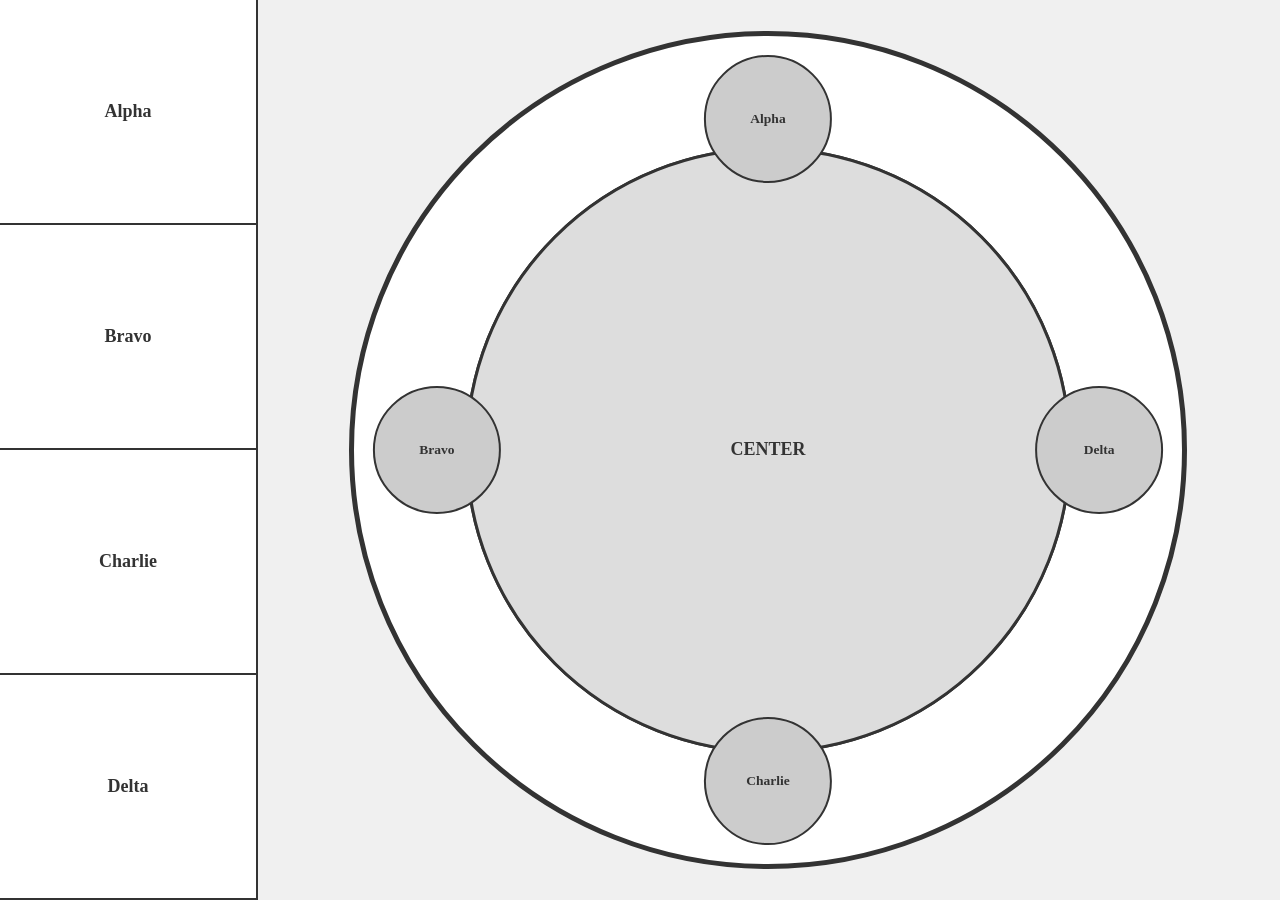
==== index.html @ 4a7677d4 "extract CSS to styles.css (no functional changes)" ====
<!DOCTYPE html>
<html lang="en">
<head>
    <meta charset="UTF-8">
    <meta name="viewport" content="width=device-width, initial-scale=1.0">
    <title>Six by Nine!</title>
    <link rel="stylesheet" href="styles.css">
</head>
<body>
    <div class="word-list">
        <div class="word-item" data-index="0">Alpha</div>
        <div class="word-item" data-index="1">Bravo</div>
        <div class="word-item" data-index="2">Charlie</div>
        <div class="word-item" data-index="3">Delta</div>
    </div>
    <div class="chamber-container">
        <div class="chamber" id="chamber">
            <div class="alternate-circle" id="alternateCircle">ALTERNATE</div>
<div class="center-circle" id="centerCircle">CENTER</div>
            <div class="slot slot1"><span class="word">Alpha</span></div>
            <div class="slot slot2"><span class="word">Bravo</span></div>
            <div class="slot slot3"><span class="word">Charlie</span></div>
            <div class="slot slot4"><span class="word">Delta</span></div>
        </div>
    </div>
    <script>
        const chamber = document.getElementById('chamber');
        const centerCircle = document.getElementById('centerCircle');
        const alternateCircle = document.getElementById('alternateCircle');
        const wordItems = document.querySelectorAll('.word-item');
        const slots = document.querySelectorAll('.slot');
        const blurbs = [
            "Here we Alpha!",
            "Bravo to you",
            "Charlie was a young man",
            "Delta Airlines Ain’t Great"
        ];
        let isCenterVisible = true;
        wordItems.forEach((item, index) => {
            item.addEventListener('mouseenter', () => {
                chamber.style.transform = "rotate(" + (90 * index) + "deg)";
                centerCircle.style.transform = "translate(-50%, -50%) rotate(" + (-90 * index) + "deg)";
                alternateCircle.style.transform = "translate(-50%, -50%) rotate(" + (-90 * index) + "deg)";
                slots.forEach((s) => {
                    s.querySelector('.word').style.transform = "rotate(" + (-90 * index) + "deg)";
                });
                if (isCenterVisible) {
                    centerCircle.style.opacity = 0;
                    alternateCircle.textContent = blurbs[index];
                } else {
                    centerCircle.style.opacity = 1;
                    centerCircle.textContent = blurbs[index];
                }
                isCenterVisible = !isCenterVisible;
            });
        });
    </script>
</body>
</html>
---- styles.css ----
body {
    display: flex;
    justify-content: center;
    align-items: center;
    height: 100vh;
    background-color: #f0f0f0;
    margin: 0;
    overflow: hidden;
}
.word-list {
    position: absolute;
    left: 0;
    top: 0;
    bottom: 0;
    width: 20%;
    display: flex;
    flex-direction: column;
    justify-content: space-around;
    border-right: 2px solid #333;
    background-color: #fff;
}
.word-item {
    display: flex;
    justify-content: center;
    align-items: center;
    height: 25%;
    border-bottom: 2px solid #333;
    font-size: 2vh;
    font-weight: bold;
    color: #333;
    cursor: pointer;
}
.chamber-container {
    position: absolute;
    left: 20%;
    top: 0;
    width: 80%;
    height: 100%;
    display: flex;
    justify-content: center;
    align-items: center;
}
.chamber {
    position: relative;
    width: 92%; /* Reduced by 8% */
    height: 92%; /* Reduced by 8% */
    max-width: 92vh; /* Reduced by 8% */
    max-height: 92vh; /* Reduced by 8% */
    border: 5px solid #333;
    border-radius: 50%;
    background-color: #fff;
    transition: transform 0.5s;
    z-index: 2;
}
.center-circle, .alternate-circle {
    position: absolute;
    width: 70%;
    height: 70%;
    border: 3px solid #333;
    border-radius: 50%;
    background-color: #ddd;
    display: flex;
    justify-content: center;
    align-items: center;
    font-size: 2vh;
    font-weight: bold;
    color: #333;
    top: 50%;
    left: 50%;
    transform: translate(-50%, -50%);
    transition: transform 0.5s, opacity 0.5s;
    text-align: center;
    padding: 10px;
}
.center-circle {
    z-index: 5;
}
.alternate-circle {
    z-index: 4;
}
.slot {
    position: absolute;
    width: 15%;
    height: 15%;
    border: 2px solid #333;
    border-radius: 50%;
    background-color: #ccc;
    display: flex;
    justify-content: center;
    align-items: center;
    font-size: 1.5vh;
    font-weight: bold;
    color: #333;
    transform-origin: center;
    z-index: 8;
}
.slot1 { top: 10%; left: 50%; transform: translate(-50%, -50%); }
.slot2 { top: 50%; left: 10%; transform: translate(-50%, -50%); }
.slot3 { bottom: 10%; left: 50%; transform: translate(-50%, 50%); }
.slot4 { top: 50%; right: 10%; transform: translate(50%, -50%); }
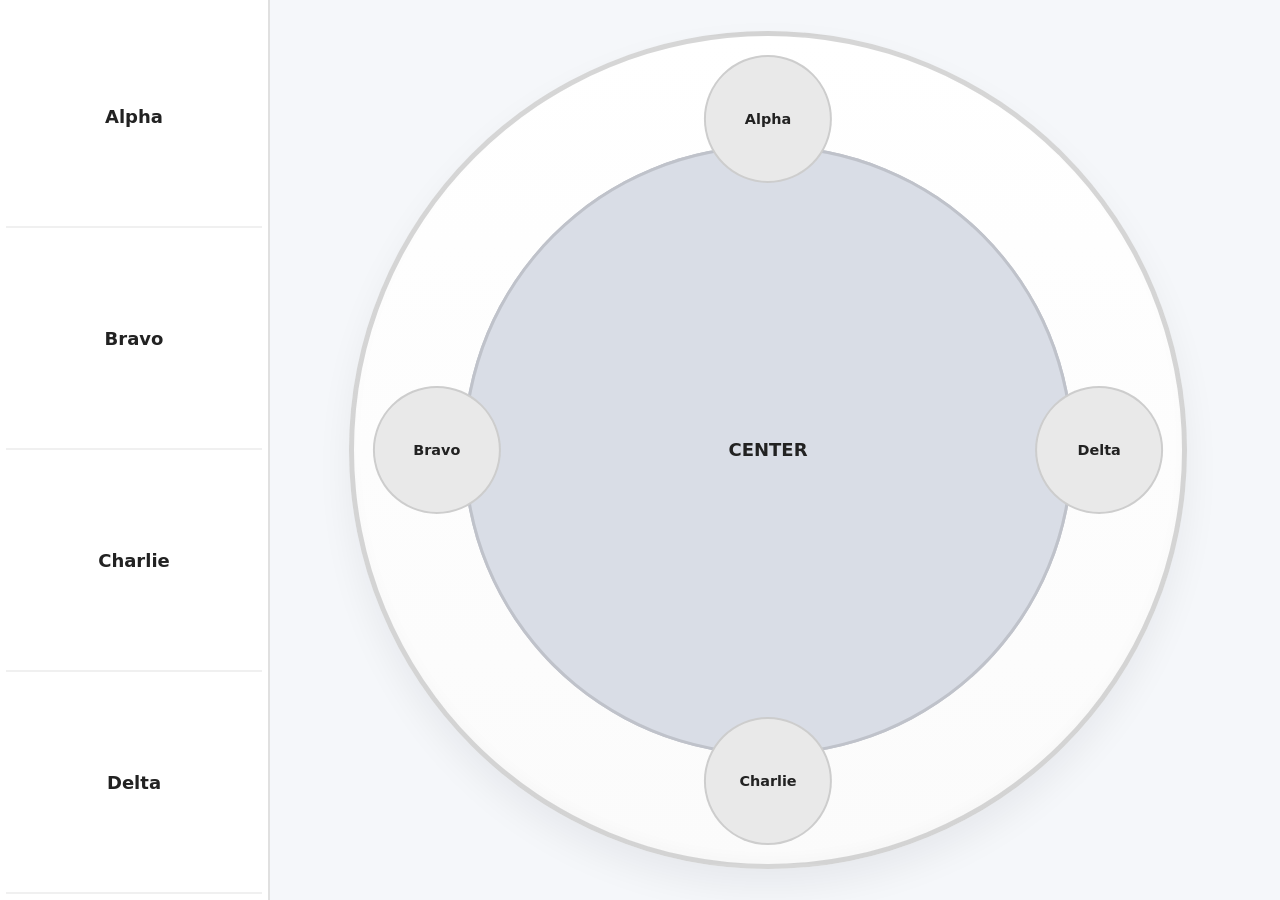
==== commit b301f5a9: "extract JS to script.js (no functional changes)" ====
--- a/index.html
+++ b/index.html
@@ -23,37 +23,6 @@
             <div class="slot slot4"><span class="word">Delta</span></div>
         </div>
     </div>
-    <script>
-        const chamber = document.getElementById('chamber');
-        const centerCircle = document.getElementById('centerCircle');
-        const alternateCircle = document.getElementById('alternateCircle');
-        const wordItems = document.querySelectorAll('.word-item');
-        const slots = document.querySelectorAll('.slot');
-        const blurbs = [
-            "Here we Alpha!",
-            "Bravo to you",
-            "Charlie was a young man",
-            "Delta Airlines Ain’t Great"
-        ];
-        let isCenterVisible = true;
-        wordItems.forEach((item, index) => {
-            item.addEventListener('mouseenter', () => {
-                chamber.style.transform = "rotate(" + (90 * index) + "deg)";
-                centerCircle.style.transform = "translate(-50%, -50%) rotate(" + (-90 * index) + "deg)";
-                alternateCircle.style.transform = "translate(-50%, -50%) rotate(" + (-90 * index) + "deg)";
-                slots.forEach((s) => {
-                    s.querySelector('.word').style.transform = "rotate(" + (-90 * index) + "deg)";
-                });
-                if (isCenterVisible) {
-                    centerCircle.style.opacity = 0;
-                    alternateCircle.textContent = blurbs[index];
-                } else {
-                    centerCircle.style.opacity = 1;
-                    centerCircle.textContent = blurbs[index];
-                }
-                isCenterVisible = !isCenterVisible;
-            });
-        });
-    </script>
+    <script src="script.js" defer></script>
 </body>
 </html>
--- a/styles.css
+++ b/styles.css
@@ -1,11 +1,25 @@
+.site-root{height:100%;}
+:root{
+    /* Design tokens */
+    --accent: #2B6CB0; /* primary accent */
+    --bg: #F5F7FA;
+    --surface: #FFFFFF;
+    --muted: #D9DDE6;
+    --text: #222222;
+    --gap: 12px;
+    --radius: 12px;
+    --ease: cubic-bezier(.22,.9,.35,1);
+}
 body {
     display: flex;
     justify-content: center;
     align-items: center;
     height: 100vh;
-    background-color: #f0f0f0;
+    background-color: var(--bg);
     margin: 0;
     overflow: hidden;
+    font-family: system-ui, -apple-system, "Segoe UI", Roboto, "Helvetica Neue", Arial;
+    color: var(--text);
 }
 .word-list {
     position: absolute;
@@ -16,20 +30,24 @@
     display: flex;
     flex-direction: column;
     justify-content: space-around;
-    border-right: 2px solid #333;
-    background-color: #fff;
+    border-right: 2px solid rgba(0,0,0,0.12);
+    background-color: var(--surface);
+    padding: calc(var(--gap) / 2);
 }
 .word-item {
     display: flex;
     justify-content: center;
     align-items: center;
     height: 25%;
-    border-bottom: 2px solid #333;
-    font-size: 2vh;
-    font-weight: bold;
-    color: #333;
+    border-bottom: 2px solid rgba(0,0,0,0.06);
+    font-size: clamp(0.9rem, 2vh, 1.25rem);
+    font-weight: 700;
+    color: var(--text);
     cursor: pointer;
+    user-select: none;
 }
+.word-item:hover{background: rgba(43,108,176,0.04);} 
+.word-item:focus{outline: none; box-shadow: 0 0 0 3px rgba(43,108,176,0.12);}
 .chamber-container {
     position: absolute;
     left: 20%;
@@ -46,31 +64,34 @@
     height: 92%; /* Reduced by 8% */
     max-width: 92vh; /* Reduced by 8% */
     max-height: 92vh; /* Reduced by 8% */
-    border: 5px solid #333;
+    border: 5px solid rgba(0,0,0,0.16);
     border-radius: 50%;
-    background-color: #fff;
-    transition: transform 0.5s;
+    background: linear-gradient(180deg, var(--surface), #fbfbfb);
+    transition: transform 0.5s var(--ease);
     z-index: 2;
+    box-shadow: 0 18px 36px rgba(16,24,40,0.06), inset 0 -6px 14px rgba(16,24,40,0.02);
+    will-change: transform;
 }
 .center-circle, .alternate-circle {
     position: absolute;
     width: 70%;
     height: 70%;
-    border: 3px solid #333;
+    border: 3px solid rgba(0,0,0,0.12);
     border-radius: 50%;
-    background-color: #ddd;
+    background-color: var(--muted);
     display: flex;
     justify-content: center;
     align-items: center;
-    font-size: 2vh;
-    font-weight: bold;
-    color: #333;
+    font-size: clamp(1rem, 2vh, 1.5rem);
+    font-weight: 700;
+    color: var(--text);
     top: 50%;
     left: 50%;
     transform: translate(-50%, -50%);
-    transition: transform 0.5s, opacity 0.5s;
+    transition: transform 0.5s var(--ease), opacity 0.25s linear;
     text-align: center;
-    padding: 10px;
+    padding: 12px;
+    backface-visibility: hidden;
 }
 .center-circle {
     z-index: 5;
@@ -82,18 +103,20 @@
     position: absolute;
     width: 15%;
     height: 15%;
-    border: 2px solid #333;
+    border: 2px solid rgba(0,0,0,0.12);
     border-radius: 50%;
-    background-color: #ccc;
+    background-color: #e9e9e9;
     display: flex;
     justify-content: center;
     align-items: center;
-    font-size: 1.5vh;
-    font-weight: bold;
-    color: #333;
+    font-size: clamp(0.9rem, 1.5vh, 1.15rem);
+    font-weight: 700;
+    color: var(--text);
     transform-origin: center;
     z-index: 8;
+    transition: transform 220ms var(--ease), box-shadow 220ms var(--ease);
 }
+.slot:hover{transform: scale(1.03); box-shadow: 0 8px 20px rgba(16,24,40,0.06);} 
 .slot1 { top: 10%; left: 50%; transform: translate(-50%, -50%); }
 .slot2 { top: 50%; left: 10%; transform: translate(-50%, -50%); }
 .slot3 { bottom: 10%; left: 50%; transform: translate(-50%, 50%); }
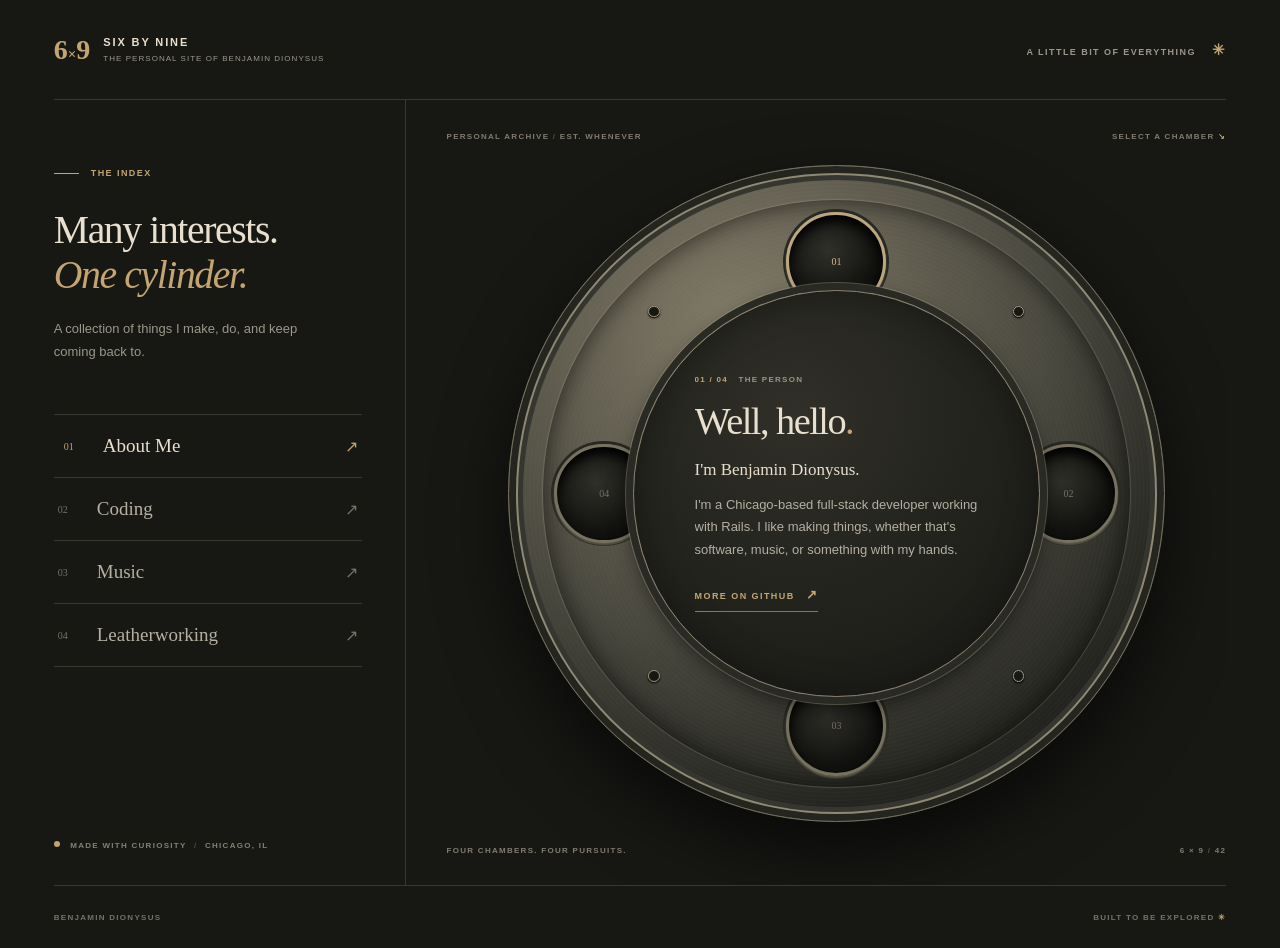
==== commit 075cb33d: "refactor: update README and restructure HTML for improved navigation and accessibility" ====
--- a/index.html
+++ b/index.html
@@ -1,28 +1,104 @@
-<!DOCTYPE html>
+<!doctype html>
 <html lang="en">
 <head>
-    <meta charset="UTF-8">
-    <meta name="viewport" content="width=device-width, initial-scale=1.0">
-    <title>Six by Nine!</title>
-    <link rel="stylesheet" href="styles.css">
+  <meta charset="utf-8">
+  <meta name="viewport" content="width=device-width, initial-scale=1">
+  <meta name="theme-color" content="#171714">
+  <meta name="description" content="The many pursuits of Benjamin Dionysus: code, music, and leatherwork.">
+  <title>Benjamin Dionysus | Six by Nine</title>
+  <link rel="stylesheet" href="styles.css">
+  <script src="script.js" defer></script>
 </head>
 <body>
-    <div class="word-list">
-        <div class="word-item" data-index="0">Alpha</div>
-        <div class="word-item" data-index="1">Bravo</div>
-        <div class="word-item" data-index="2">Charlie</div>
-        <div class="word-item" data-index="3">Delta</div>
-    </div>
-    <div class="chamber-container">
-        <div class="chamber" id="chamber">
-            <div class="alternate-circle" id="alternateCircle">ALTERNATE</div>
-<div class="center-circle" id="centerCircle">CENTER</div>
-            <div class="slot slot1"><span class="word">Alpha</span></div>
-            <div class="slot slot2"><span class="word">Bravo</span></div>
-            <div class="slot slot3"><span class="word">Charlie</span></div>
-            <div class="slot slot4"><span class="word">Delta</span></div>
+  <div class="page-shell">
+    <header class="masthead">
+      <a class="brand" href="index.html" aria-label="Six by Nine home">
+        <span class="brand-mark" aria-hidden="true">6<span>×</span>9</span>
+        <span class="brand-name">SIX BY NINE <small>THE PERSONAL SITE OF BENJAMIN DIONYSUS</small></span>
+      </a>
+      <span class="masthead-note">A LITTLE BIT OF EVERYTHING <span>✳</span></span>
+    </header>
+
+    <main class="layout">
+      <aside class="sidebar">
+        <p class="eyebrow"><span class="tiny-line"></span> THE INDEX</p>
+        <h1>Many interests.<br><em>One cylinder.</em></h1>
+        <p class="sidebar-intro">A collection of things I make, do, and keep coming back to.</p>
+
+        <nav class="section-nav" aria-label="Explore the site">
+          <button type="button" class="nav-item is-active" data-section="about" aria-pressed="true">
+            <span class="nav-number">01</span><span class="nav-label">About Me</span><span class="nav-arrow" aria-hidden="true">↗</span>
+          </button>
+          <button type="button" class="nav-item" data-section="coding" aria-pressed="false">
+            <span class="nav-number">02</span><span class="nav-label">Coding</span><span class="nav-arrow" aria-hidden="true">↗</span>
+          </button>
+          <button type="button" class="nav-item" data-section="music" aria-pressed="false">
+            <span class="nav-number">03</span><span class="nav-label">Music</span><span class="nav-arrow" aria-hidden="true">↗</span>
+          </button>
+          <button type="button" class="nav-item" data-section="leatherworking" aria-pressed="false">
+            <span class="nav-number">04</span><span class="nav-label">Leatherworking</span><span class="nav-arrow" aria-hidden="true">↗</span>
+          </button>
+        </nav>
+        <p class="sidebar-footer"><span class="status-dot"></span> MADE WITH CURIOSITY <span> / </span> CHICAGO, IL</p>
+      </aside>
+
+      <div class="stage">
+        <div class="stage-topline"><span>PERSONAL ARCHIVE <span class="muted"> / </span> EST. WHENEVER</span><span>SELECT A CHAMBER <span class="accent">↘</span></span></div>
+        <div class="barrel">
+          <div class="cylinder" aria-hidden="true">
+            <div class="cylinder-inner">
+              <span class="chamber chamber-1 is-active"><span>01</span></span>
+              <span class="chamber chamber-2"><span>02</span></span>
+              <span class="chamber chamber-3"><span>03</span></span>
+              <span class="chamber chamber-4"><span>04</span></span>
+              <span class="bolt bolt-1"></span><span class="bolt bolt-2"></span>
+              <span class="bolt bolt-3"></span><span class="bolt bolt-4"></span>
+            </div>
+          </div>
+
+          <div class="center">
+            <div class="center-content" aria-live="polite">
+              <section class="content-panel" id="about">
+                <p class="panel-kicker"><span>01 / 04</span> &nbsp; THE PERSON</p>
+                <h2>Well, hello<span class="accent">.</span></h2>
+                <p class="panel-lead">I'm Benjamin Dionysus.</p>
+                <p>I'm a Chicago-based full-stack developer working with Rails. I like making things, whether that's software, music, or something with my hands.</p>
+                <a class="text-link" href="https://github.com/B-Dionysus">MORE ON GITHUB <span aria-hidden="true">↗</span></a>
+              </section>
+
+              <section class="content-panel" id="coding" hidden>
+                <p class="panel-kicker"><span>02 / 04</span> &nbsp; SELECTED WORK</p>
+                <h2>Things I've built<span class="accent">.</span></h2>
+                <div class="project-list">
+                  <a class="project" href="https://github.com/B-Dionysus/Osteolater"><span><strong>Osteolator</strong><small>An Arduino-powered sampler in a skull.</small></span><span aria-hidden="true">↗</span></a>
+                  <a class="project" href="https://github.com/B-Dionysus/lifeline"><span><strong>Lifeline</strong><small>A personal timeline, organized by tags.</small></span><span aria-hidden="true">↗</span></a>
+                  <a class="project" href="https://github.com/B-Dionysus/melodyCreator"><span><strong>Melody Creator</strong><small>Random melodies for sight-reading practice.</small></span><span aria-hidden="true">↗</span></a>
+                </div>
+                <a class="text-link" href="https://github.com/B-Dionysus?tab=repositories">ALL PROJECTS <span aria-hidden="true">↗</span></a>
+              </section>
+
+              <section class="content-panel" id="music" hidden>
+                <p class="panel-kicker"><span>03 / 04</span> &nbsp; SOUND &amp; SUCH</p>
+                <h2>Stay tuned<span class="accent">.</span></h2>
+                <p class="panel-lead">There's more to come.</p>
+                <p>The music section is still in the works. Check back later for sounds, projects, and whatever else finds its way here.</p>
+                <span class="coming-soon"><span class="status-dot"></span> TO BE DETERMINED</span>
+              </section>
+
+              <section class="content-panel" id="leatherworking" hidden>
+                <p class="panel-kicker"><span>04 / 04</span> &nbsp; MADE BY HAND</p>
+                <h2>Another face<span class="accent">.</span></h2>
+                <p class="panel-lead">Masks, made by hand.</p>
+                <p>Explore a gallery of my masks, from skulls and creatures to more mysterious faces. Select a mask in the gallery to see it up close.</p>
+                <a class="text-link" href="https://insanetechnology.com/~damien/sixbynine/masks/">EXPLORE THE MASKS <span aria-hidden="true">↗</span></a>
+              </section>
+            </div>
+          </div>
         </div>
-    </div>
-    <script src="script.js" defer></script>
+        <div class="stage-bottomline"><span>FOUR CHAMBERS. FOUR PURSUITS.</span><span>6 × 9 <span class="muted"> / </span> 42</span></div>
+      </div>
+    </main>
+    <footer class="footer"><span>BENJAMIN DIONYSUS</span><span>BUILT TO BE EXPLORED <span class="accent">✳</span></span></footer>
+  </div>
 </body>
 </html>
--- a/styles.css
+++ b/styles.css
@@ -1,123 +1,151 @@
-.site-root{height:100%;}
-:root{
-    /* Design tokens */
-    --accent: #2B6CB0; /* primary accent */
-    --bg: #F5F7FA;
-    --surface: #FFFFFF;
-    --muted: #D9DDE6;
-    --text: #222222;
-    --gap: 12px;
-    --radius: 12px;
-    --ease: cubic-bezier(.22,.9,.35,1);
+:root {
+  color-scheme: dark;
+  --background: #171714;
+  --paper: #e8dfce;
+  --muted: #9c978a;
+  --brass: #c4a572;
+  --line: #393830;
 }
+
+* { box-sizing: border-box; }
+html { min-width: 280px; }
 body {
-    display: flex;
-    justify-content: center;
-    align-items: center;
-    height: 100vh;
-    background-color: var(--bg);
-    margin: 0;
-    overflow: hidden;
-    font-family: system-ui, -apple-system, "Segoe UI", Roboto, "Helvetica Neue", Arial;
-    color: var(--text);
+  margin: 0;
+  background: var(--background);
+  color: var(--paper);
+  font-family: Arial, Helvetica, sans-serif;
 }
-.word-list {
-    position: absolute;
-    left: 0;
-    top: 0;
-    bottom: 0;
-    width: 20%;
-    display: flex;
-    flex-direction: column;
-    justify-content: space-around;
-    border-right: 2px solid rgba(0,0,0,0.12);
-    background-color: var(--surface);
-    padding: calc(var(--gap) / 2);
+button, a { -webkit-tap-highlight-color: transparent; }
+a { color: inherit; }
+button:focus-visible, a:focus-visible { outline: 2px solid #e6c58e; outline-offset: 4px; }
+.page-shell { max-width: 1800px; margin: auto; padding: 0 4.2%; }
+.masthead, .footer { display: flex; justify-content: space-between; align-items: center; }
+.masthead { min-height: 100px; border-bottom: 1px solid var(--line); }
+.brand { display: flex; align-items: center; gap: 16px; text-decoration: none; }
+.brand-mark { color: var(--brass); font: 700 28px Georgia, serif; letter-spacing: -3px; }
+.brand-mark span { padding: 0 3px; font-size: 15px; }
+.brand-name { font-size: 11px; font-weight: 700; letter-spacing: .17em; }
+.brand-name small { display: block; margin-top: 6px; color: var(--muted); font-size: 8px; font-weight: 400; letter-spacing: .13em; }
+.masthead-note, .eyebrow, .sidebar-footer, .stage-topline, .stage-bottomline, .footer, .panel-kicker, .text-link, .coming-soon {
+  font-size: 9px;
+  font-weight: 700;
+  letter-spacing: .16em;
 }
-.word-item {
-    display: flex;
-    justify-content: center;
-    align-items: center;
-    height: 25%;
-    border-bottom: 2px solid rgba(0,0,0,0.06);
-    font-size: clamp(0.9rem, 2vh, 1.25rem);
-    font-weight: 700;
-    color: var(--text);
-    cursor: pointer;
-    user-select: none;
+.masthead-note { color: var(--muted); }
+.masthead-note span { padding-left: 12px; color: var(--brass); font-size: 15px; }
+.layout { display: grid; grid-template-columns: minmax(270px, 30%) minmax(0, 1fr); min-height: calc(100vh - 163px); }
+.sidebar { display: flex; flex-direction: column; padding: 68px 12% 32px 0; border-right: 1px solid var(--line); }
+.eyebrow { color: var(--brass); margin: 0 0 30px; }
+.tiny-line { display: inline-block; vertical-align: middle; width: 25px; height: 1px; margin-right: 8px; background: var(--brass); }
+h1, h2, p { margin-top: 0; }
+h1 { margin-bottom: 19px; font: 400 clamp(29px, 3.1vw, 46px)/1.13 Georgia, serif; letter-spacing: -.035em; }
+h1 em { color: var(--brass); font-weight: 400; }
+.sidebar-intro { max-width: 245px; color: var(--muted); font-size: 13px; line-height: 1.8; }
+.section-nav { margin-top: 38px; border-top: 1px solid var(--line); }
+.nav-item {
+  display: grid; grid-template-columns: 39px 1fr auto; align-items: center; width: 100%;
+  min-height: 63px; padding: 0 4px; border: 0; border-bottom: 1px solid var(--line);
+  background: transparent; color: #b6b0a2; text-align: left; cursor: pointer;
+  transition: color .2s ease, padding .2s ease;
 }
-.word-item:hover{background: rgba(43,108,176,0.04);} 
-.word-item:focus{outline: none; box-shadow: 0 0 0 3px rgba(43,108,176,0.12);}
-.chamber-container {
-    position: absolute;
-    left: 20%;
-    top: 0;
-    width: 80%;
-    height: 100%;
-    display: flex;
-    justify-content: center;
-    align-items: center;
+.nav-item:hover, .nav-item.is-active { color: var(--paper); padding-left: 10px; }
+.nav-number { color: #777267; font: 10px Georgia, serif; }
+.nav-item.is-active .nav-number, .nav-item.is-active .nav-arrow { color: var(--brass); }
+.nav-label { font: 19px Georgia, serif; }
+.nav-arrow { color: #777267; font-size: 16px; }
+.sidebar-footer { margin: auto 0 0; padding-top: 60px; color: #858073; line-height: 1.7; font-size: 8px; }
+.sidebar-footer > span:last-child { padding: 0 4px; color: #4c493f; }
+.status-dot { display: inline-block; width: 6px; height: 6px; margin-right: 7px; border-radius: 50%; background: var(--brass); vertical-align: 1px; }
+.stage { position: relative; display: flex; flex-direction: column; align-items: center; justify-content: space-between; min-width: 0; padding: 32px 0 30px 5%; overflow: hidden; }
+.stage-topline, .stage-bottomline { display: flex; justify-content: space-between; width: 100%; color: #807c70; font-size: 8px; }
+.muted { color: #545147; }
+.accent { color: var(--brass); }
+.barrel { position: relative; width: min(100%, 700px, 73vh); aspect-ratio: 1; margin: 24px auto; }
+.cylinder {
+  position: absolute; inset: 0; border: 1px solid #77715f; border-radius: 50%;
+  background: repeating-radial-gradient(circle, transparent 0 2px, #ffffff05 3px, transparent 4px),
+    radial-gradient(circle at 35% 25%, #827b68, #4a493f 48%, #242520 75%, #11120f 100%);
+  box-shadow: 0 30px 70px #0009, inset 0 0 0 7px #24251f, inset 0 0 0 9px #8f8873, inset 0 0 0 14px #35362f;
+  transition: transform .75s cubic-bezier(.22,.7,.2,1);
 }
+.cylinder-inner { position: absolute; inset: 5%; border: 1px solid #c0b59b38; border-radius: 50%; box-shadow: inset 0 0 25px #0009; }
 .chamber {
-    position: relative;
-    width: 92%; /* Reduced by 8% */
-    height: 92%; /* Reduced by 8% */
-    max-width: 92vh; /* Reduced by 8% */
-    max-height: 92vh; /* Reduced by 8% */
-    border: 5px solid rgba(0,0,0,0.16);
-    border-radius: 50%;
-    background: linear-gradient(180deg, var(--surface), #fbfbfb);
-    transition: transform 0.5s var(--ease);
-    z-index: 2;
-    box-shadow: 0 18px 36px rgba(16,24,40,0.06), inset 0 -6px 14px rgba(16,24,40,0.02);
-    will-change: transform;
+  position: absolute; display: grid; place-items: center; width: 17%; aspect-ratio: 1; border-radius: 50%;
+  border: 3px solid #777260; color: #777064; font: 10px Georgia, serif;
+  background: radial-gradient(circle at 42% 38%, #30302a 0, #121310 60%, #070806 100%);
+  box-shadow: 0 2px 2px #c4b99b55, inset 0 7px 12px #000, 0 0 0 3px #282922;
+  transition: border-color .3s, color .3s;
 }
-.center-circle, .alternate-circle {
-    position: absolute;
-    width: 70%;
-    height: 70%;
-    border: 3px solid rgba(0,0,0,0.12);
-    border-radius: 50%;
-    background-color: var(--muted);
-    display: flex;
-    justify-content: center;
-    align-items: center;
-    font-size: clamp(1rem, 2vh, 1.5rem);
-    font-weight: 700;
-    color: var(--text);
-    top: 50%;
-    left: 50%;
-    transform: translate(-50%, -50%);
-    transition: transform 0.5s var(--ease), opacity 0.25s linear;
-    text-align: center;
-    padding: 12px;
-    backface-visibility: hidden;
+.chamber.is-active { border-color: #bba67e; color: #d7bc8c; }
+.chamber-1 { left: 41.5%; top: 2%; }
+.chamber-2 { right: 2%; top: 41.5%; }
+.chamber-3 { left: 41.5%; bottom: 2%; }
+.chamber-4 { left: 2%; top: 41.5%; }
+.bolt { position: absolute; width: 2%; aspect-ratio: 1; border-radius: 50%; background: #171813; border: 1px solid #a69b83; box-shadow: 0 1px 2px #000; }
+.bolt-1 { top: 18%; left: 18%; } .bolt-2 { top: 18%; right: 18%; }
+.bolt-3 { bottom: 18%; right: 18%; } .bolt-4 { bottom: 18%; left: 18%; }
+.center {
+  position: absolute; inset: 19%; display: grid; place-items: center;
+  border: 1px solid #8e8470; border-radius: 50%;
+  background: radial-gradient(circle at 40% 30%, #302f28, #1d1e19 72%);
+  box-shadow: 0 0 0 7px #292a23, 0 0 0 8px #aaa08866, 0 8px 25px #000b, inset 0 0 35px #0005;
 }
-.center-circle {
-    z-index: 5;
+.center-content { width: 70%; max-height: 76%; overflow-y: auto; scrollbar-color: #8d795b transparent; scrollbar-width: thin; }
+.panel-kicker { color: #9a9587; margin-bottom: 17px; font-size: 8px; }
+.panel-kicker span { color: var(--brass); }
+h2 { margin-bottom: 15px; font: 400 clamp(25px, 3vw, 42px)/1.05 Georgia, serif; letter-spacing: -.04em; }
+.content-panel p:not(.panel-kicker) { color: #b4afa1; font-size: clamp(11px, 1.1vw, 13px); line-height: 1.7; }
+.content-panel .panel-lead { color: var(--paper) !important; font-size: clamp(14px, 1.35vw, 17px) !important; font-family: Georgia, serif; margin-bottom: 9px; }
+.text-link { display: inline-block; margin-top: 12px; color: var(--brass); text-decoration: none; border-bottom: 1px solid #8c7654; padding-bottom: 7px; line-height: 1.4; }
+.text-link:hover { color: #f0d7aa; }
+.text-link span { padding-left: 7px; font-size: 13px; }
+.project-list { border-top: 1px solid #555047; }
+.project { display: flex; justify-content: space-between; gap: 8px; padding: 9px 0; border-bottom: 1px solid #555047; text-decoration: none; color: var(--brass); }
+.project strong { display: block; color: var(--paper); font: 400 14px Georgia, serif; }
+.project small { display: block; margin-top: 3px; color: #a9a396; font-size: 10px; line-height: 1.4; }
+.project:hover strong { color: var(--brass); }
+.coming-soon { display: inline-block; margin-top: 15px; color: var(--brass); font-size: 8px; }
+.footer { min-height: 63px; border-top: 1px solid var(--line); color: #777267; font-size: 8px; }
+
+@media (max-width: 900px) {
+  .layout { grid-template-columns: minmax(230px, 34%) minmax(0, 1fr); }
+  .sidebar { padding-right: 10%; }
+  .barrel { width: min(100%, 700px); }
+  .center { inset: 17%; }
+  .center-content { width: 74%; max-height: 80%; }
 }
-.alternate-circle {
-    z-index: 4;
+@media (max-width: 650px) {
+  .page-shell { padding: 0 6%; }
+  .masthead { min-height: 78px; }
+  .masthead-note { display: none; }
+  .layout { display: flex; flex-direction: column; }
+  .sidebar { padding: 40px 0 0; border: 0; }
+  .eyebrow { margin-bottom: 18px; }
+  .sidebar-intro { max-width: 360px; }
+  .section-nav { display: grid; grid-template-columns: 1fr 1fr; margin-top: 18px; }
+  .nav-item { min-height: 54px; grid-template-columns: 28px 1fr auto; }
+  .nav-item:nth-child(odd) { border-right: 1px solid var(--line); padding-right: 14px; }
+  .nav-item:nth-child(even) { padding-left: 14px; }
+  .nav-label { font-size: 16px; }
+  .sidebar-footer { display: none; }
+  .stage { padding: 34px 0 30px; overflow: visible; }
+  .barrel { width: min(100%, 500px); margin: 24px auto; }
+  .center { inset: 15%; }
+  .center-content { width: 76%; max-height: 83%; }
+  h2 { font-size: clamp(23px, 6vw, 32px); margin-bottom: 10px; }
+  .panel-kicker { margin-bottom: 10px; }
+  .content-panel p:not(.panel-kicker) { font-size: 11px; line-height: 1.5; margin-bottom: 8px; }
+  .content-panel .panel-lead { font-size: 14px !important; }
+  .project { padding: 6px 0; }
+  .project strong { font-size: 13px; }
+  .text-link { margin-top: 8px; font-size: 8px; }
 }
-.slot {
-    position: absolute;
-    width: 15%;
-    height: 15%;
-    border: 2px solid rgba(0,0,0,0.12);
-    border-radius: 50%;
-    background-color: #e9e9e9;
-    display: flex;
-    justify-content: center;
-    align-items: center;
-    font-size: clamp(0.9rem, 1.5vh, 1.15rem);
-    font-weight: 700;
-    color: var(--text);
-    transform-origin: center;
-    z-index: 8;
-    transition: transform 220ms var(--ease), box-shadow 220ms var(--ease);
+@media (max-width: 380px) {
+  .barrel { width: 100%; }
+  .center { inset: 12%; }
+  .center-content { width: 78%; max-height: 84%; }
+  .stage-topline, .stage-bottomline { font-size: 7px; letter-spacing: .1em; }
 }
-.slot:hover{transform: scale(1.03); box-shadow: 0 8px 20px rgba(16,24,40,0.06);} 
-.slot1 { top: 10%; left: 50%; transform: translate(-50%, -50%); }
-.slot2 { top: 50%; left: 10%; transform: translate(-50%, -50%); }
-.slot3 { bottom: 10%; left: 50%; transform: translate(-50%, 50%); }
-.slot4 { top: 50%; right: 10%; transform: translate(50%, -50%); }
+@media (prefers-reduced-motion: reduce) {
+  *, *::before, *::after { scroll-behavior: auto !important; transition-duration: .01ms !important; animation-duration: .01ms !important; }
+}
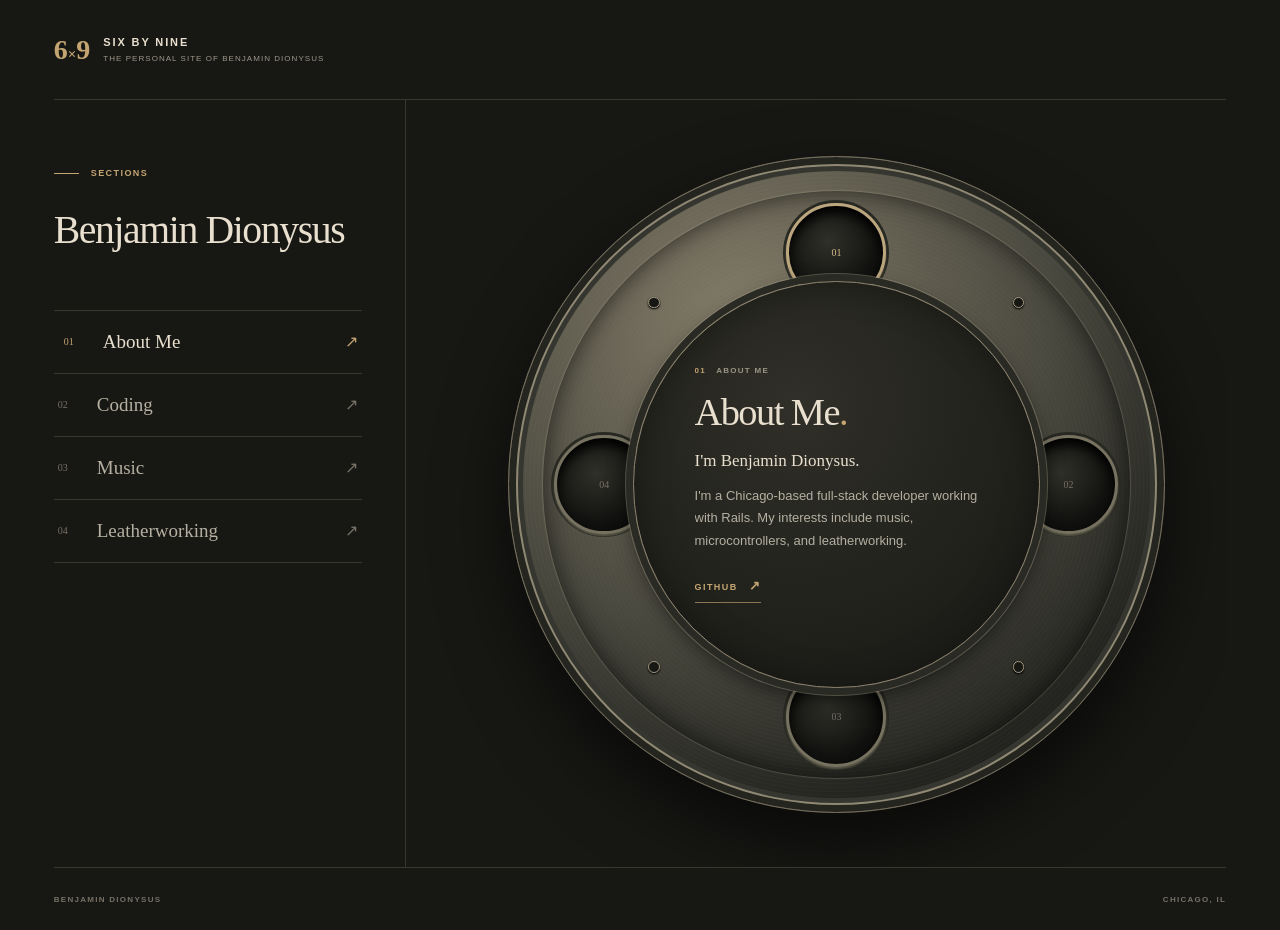
==== commit 06a8940f: "refactor: enhance README for section addition and improve HTML structure; update JavaScript for bett" ====
--- a/index.html
+++ b/index.html
@@ -12,18 +12,16 @@
 <body>
   <div class="page-shell">
     <header class="masthead">
-      <a class="brand" href="index.html" aria-label="Six by Nine home">
+      <div class="brand">
         <span class="brand-mark" aria-hidden="true">6<span>×</span>9</span>
         <span class="brand-name">SIX BY NINE <small>THE PERSONAL SITE OF BENJAMIN DIONYSUS</small></span>
-      </a>
-      <span class="masthead-note">A LITTLE BIT OF EVERYTHING <span>✳</span></span>
+      </div>
     </header>
 
     <main class="layout">
       <aside class="sidebar">
-        <p class="eyebrow"><span class="tiny-line"></span> THE INDEX</p>
-        <h1>Many interests.<br><em>One cylinder.</em></h1>
-        <p class="sidebar-intro">A collection of things I make, do, and keep coming back to.</p>
+        <p class="eyebrow"><span class="tiny-line"></span> SECTIONS</p>
+        <h1>Benjamin Dionysus</h1>
 
         <nav class="section-nav" aria-label="Explore the site">
           <button type="button" class="nav-item is-active" data-section="about" aria-pressed="true">
@@ -39,66 +37,60 @@
             <span class="nav-number">04</span><span class="nav-label">Leatherworking</span><span class="nav-arrow" aria-hidden="true">↗</span>
           </button>
         </nav>
-        <p class="sidebar-footer"><span class="status-dot"></span> MADE WITH CURIOSITY <span> / </span> CHICAGO, IL</p>
       </aside>
 
       <div class="stage">
-        <div class="stage-topline"><span>PERSONAL ARCHIVE <span class="muted"> / </span> EST. WHENEVER</span><span>SELECT A CHAMBER <span class="accent">↘</span></span></div>
         <div class="barrel">
-          <div class="cylinder" aria-hidden="true">
+          <div class="cylinder">
             <div class="cylinder-inner">
-              <span class="chamber chamber-1 is-active"><span>01</span></span>
-              <span class="chamber chamber-2"><span>02</span></span>
-              <span class="chamber chamber-3"><span>03</span></span>
-              <span class="chamber chamber-4"><span>04</span></span>
-              <span class="bolt bolt-1"></span><span class="bolt bolt-2"></span>
-              <span class="bolt bolt-3"></span><span class="bolt bolt-4"></span>
+              <button type="button" class="chamber chamber-1 is-active" data-section="about" aria-label="About Me" aria-pressed="true"><span>01</span></button>
+              <button type="button" class="chamber chamber-2" data-section="coding" aria-label="Coding" aria-pressed="false"><span>02</span></button>
+              <button type="button" class="chamber chamber-3" data-section="music" aria-label="Music" aria-pressed="false"><span>03</span></button>
+              <button type="button" class="chamber chamber-4" data-section="leatherworking" aria-label="Leatherworking" aria-pressed="false"><span>04</span></button>
+              <span class="bolt bolt-1" aria-hidden="true"></span><span class="bolt bolt-2" aria-hidden="true"></span>
+              <span class="bolt bolt-3" aria-hidden="true"></span><span class="bolt bolt-4" aria-hidden="true"></span>
             </div>
           </div>
 
           <div class="center">
             <div class="center-content" aria-live="polite">
               <section class="content-panel" id="about">
-                <p class="panel-kicker"><span>01 / 04</span> &nbsp; THE PERSON</p>
-                <h2>Well, hello<span class="accent">.</span></h2>
+                <p class="panel-kicker"><span>01</span> &nbsp; ABOUT ME</p>
+                <h2>About Me<span class="accent">.</span></h2>
                 <p class="panel-lead">I'm Benjamin Dionysus.</p>
-                <p>I'm a Chicago-based full-stack developer working with Rails. I like making things, whether that's software, music, or something with my hands.</p>
-                <a class="text-link" href="https://github.com/B-Dionysus">MORE ON GITHUB <span aria-hidden="true">↗</span></a>
+                <p>I'm a Chicago-based full-stack developer working with Rails. My interests include music, microcontrollers, and leatherworking.</p>
+                <a class="text-link" href="https://github.com/B-Dionysus" target="_blank" rel="noopener noreferrer">GITHUB <span aria-hidden="true">↗</span></a>
               </section>
 
               <section class="content-panel" id="coding" hidden>
-                <p class="panel-kicker"><span>02 / 04</span> &nbsp; SELECTED WORK</p>
-                <h2>Things I've built<span class="accent">.</span></h2>
+                <p class="panel-kicker"><span>02</span> &nbsp; SELECTED PROJECTS</p>
+                <h2>Coding<span class="accent">.</span></h2>
                 <div class="project-list">
-                  <a class="project" href="https://github.com/B-Dionysus/Osteolater"><span><strong>Osteolator</strong><small>An Arduino-powered sampler in a skull.</small></span><span aria-hidden="true">↗</span></a>
-                  <a class="project" href="https://github.com/B-Dionysus/lifeline"><span><strong>Lifeline</strong><small>A personal timeline, organized by tags.</small></span><span aria-hidden="true">↗</span></a>
-                  <a class="project" href="https://github.com/B-Dionysus/melodyCreator"><span><strong>Melody Creator</strong><small>Random melodies for sight-reading practice.</small></span><span aria-hidden="true">↗</span></a>
+                  <a class="project" href="https://github.com/B-Dionysus/Osteolater" target="_blank" rel="noopener noreferrer"><span><strong>Osteolator</strong><small>An Arduino-powered sampler in a skull.</small></span><span aria-hidden="true">↗</span></a>
+                  <a class="project" href="https://github.com/B-Dionysus/lifeline" target="_blank" rel="noopener noreferrer"><span><strong>Lifeline</strong><small>A personal timeline, organized by tags.</small></span><span aria-hidden="true">↗</span></a>
+                  <a class="project" href="https://github.com/B-Dionysus/melodyCreator" target="_blank" rel="noopener noreferrer"><span><strong>Melody Creator</strong><small>Random melodies for sight-reading practice.</small></span><span aria-hidden="true">↗</span></a>
                 </div>
-                <a class="text-link" href="https://github.com/B-Dionysus?tab=repositories">ALL PROJECTS <span aria-hidden="true">↗</span></a>
+                <a class="text-link" href="https://github.com/B-Dionysus?tab=repositories" target="_blank" rel="noopener noreferrer">ALL PROJECTS <span aria-hidden="true">↗</span></a>
               </section>
 
               <section class="content-panel" id="music" hidden>
-                <p class="panel-kicker"><span>03 / 04</span> &nbsp; SOUND &amp; SUCH</p>
-                <h2>Stay tuned<span class="accent">.</span></h2>
-                <p class="panel-lead">There's more to come.</p>
-                <p>The music section is still in the works. Check back later for sounds, projects, and whatever else finds its way here.</p>
-                <span class="coming-soon"><span class="status-dot"></span> TO BE DETERMINED</span>
+                <p class="panel-kicker"><span>03</span> &nbsp; MUSIC</p>
+                <h2>Music<span class="accent">.</span></h2>
+                <p>Music projects and recordings will be added here.</p>
               </section>
 
               <section class="content-panel" id="leatherworking" hidden>
-                <p class="panel-kicker"><span>04 / 04</span> &nbsp; MADE BY HAND</p>
-                <h2>Another face<span class="accent">.</span></h2>
-                <p class="panel-lead">Masks, made by hand.</p>
-                <p>Explore a gallery of my masks, from skulls and creatures to more mysterious faces. Select a mask in the gallery to see it up close.</p>
-                <a class="text-link" href="https://insanetechnology.com/~damien/sixbynine/masks/">EXPLORE THE MASKS <span aria-hidden="true">↗</span></a>
+                <p class="panel-kicker"><span>04</span> &nbsp; LEATHERWORKING</p>
+                <h2>Leatherworking<span class="accent">.</span></h2>
+                <p>A gallery of my masks, including skulls, creatures, and other designs. Select a mask in the gallery to see a larger image.</p>
+                <a class="text-link" href="https://insanetechnology.com/~damien/sixbynine/masks/" target="_blank" rel="noopener noreferrer">MASK GALLERY <span aria-hidden="true">↗</span></a>
               </section>
             </div>
           </div>
         </div>
-        <div class="stage-bottomline"><span>FOUR CHAMBERS. FOUR PURSUITS.</span><span>6 × 9 <span class="muted"> / </span> 42</span></div>
       </div>
     </main>
-    <footer class="footer"><span>BENJAMIN DIONYSUS</span><span>BUILT TO BE EXPLORED <span class="accent">✳</span></span></footer>
+    <footer class="footer"><span>BENJAMIN DIONYSUS</span><span>CHICAGO, IL</span></footer>
   </div>
 </body>
 </html>
--- a/styles.css
+++ b/styles.css
@@ -26,21 +26,17 @@
 .brand-mark span { padding: 0 3px; font-size: 15px; }
 .brand-name { font-size: 11px; font-weight: 700; letter-spacing: .17em; }
 .brand-name small { display: block; margin-top: 6px; color: var(--muted); font-size: 8px; font-weight: 400; letter-spacing: .13em; }
-.masthead-note, .eyebrow, .sidebar-footer, .stage-topline, .stage-bottomline, .footer, .panel-kicker, .text-link, .coming-soon {
+.eyebrow, .footer, .panel-kicker, .text-link {
   font-size: 9px;
   font-weight: 700;
   letter-spacing: .16em;
 }
-.masthead-note { color: var(--muted); }
-.masthead-note span { padding-left: 12px; color: var(--brass); font-size: 15px; }
 .layout { display: grid; grid-template-columns: minmax(270px, 30%) minmax(0, 1fr); min-height: calc(100vh - 163px); }
 .sidebar { display: flex; flex-direction: column; padding: 68px 12% 32px 0; border-right: 1px solid var(--line); }
 .eyebrow { color: var(--brass); margin: 0 0 30px; }
 .tiny-line { display: inline-block; vertical-align: middle; width: 25px; height: 1px; margin-right: 8px; background: var(--brass); }
 h1, h2, p { margin-top: 0; }
 h1 { margin-bottom: 19px; font: 400 clamp(29px, 3.1vw, 46px)/1.13 Georgia, serif; letter-spacing: -.035em; }
-h1 em { color: var(--brass); font-weight: 400; }
-.sidebar-intro { max-width: 245px; color: var(--muted); font-size: 13px; line-height: 1.8; }
 .section-nav { margin-top: 38px; border-top: 1px solid var(--line); }
 .nav-item {
   display: grid; grid-template-columns: 39px 1fr auto; align-items: center; width: 100%;
@@ -53,12 +49,7 @@
 .nav-item.is-active .nav-number, .nav-item.is-active .nav-arrow { color: var(--brass); }
 .nav-label { font: 19px Georgia, serif; }
 .nav-arrow { color: #777267; font-size: 16px; }
-.sidebar-footer { margin: auto 0 0; padding-top: 60px; color: #858073; line-height: 1.7; font-size: 8px; }
-.sidebar-footer > span:last-child { padding: 0 4px; color: #4c493f; }
-.status-dot { display: inline-block; width: 6px; height: 6px; margin-right: 7px; border-radius: 50%; background: var(--brass); vertical-align: 1px; }
-.stage { position: relative; display: flex; flex-direction: column; align-items: center; justify-content: space-between; min-width: 0; padding: 32px 0 30px 5%; overflow: hidden; }
-.stage-topline, .stage-bottomline { display: flex; justify-content: space-between; width: 100%; color: #807c70; font-size: 8px; }
-.muted { color: #545147; }
+.stage { position: relative; display: flex; align-items: center; justify-content: center; min-width: 0; padding: 32px 0 30px 5%; overflow: hidden; }
 .accent { color: var(--brass); }
 .barrel { position: relative; width: min(100%, 700px, 73vh); aspect-ratio: 1; margin: 24px auto; }
 .cylinder {
@@ -71,12 +62,13 @@
 .cylinder-inner { position: absolute; inset: 5%; border: 1px solid #c0b59b38; border-radius: 50%; box-shadow: inset 0 0 25px #0009; }
 .chamber {
   position: absolute; display: grid; place-items: center; width: 17%; aspect-ratio: 1; border-radius: 50%;
-  border: 3px solid #777260; color: #777064; font: 10px Georgia, serif;
+  border: 3px solid #777260; color: #777064; font: 10px Georgia, serif; cursor: pointer;
   background: radial-gradient(circle at 42% 38%, #30302a 0, #121310 60%, #070806 100%);
   box-shadow: 0 2px 2px #c4b99b55, inset 0 7px 12px #000, 0 0 0 3px #282922;
   transition: border-color .3s, color .3s;
 }
 .chamber.is-active { border-color: #bba67e; color: #d7bc8c; }
+.chamber:hover { border-color: #d3bd93; color: #e8dfce; }
 .chamber-1 { left: 41.5%; top: 2%; }
 .chamber-2 { right: 2%; top: 41.5%; }
 .chamber-3 { left: 41.5%; bottom: 2%; }
@@ -91,9 +83,14 @@
   box-shadow: 0 0 0 7px #292a23, 0 0 0 8px #aaa08866, 0 8px 25px #000b, inset 0 0 35px #0005;
 }
 .center-content { width: 70%; max-height: 76%; overflow-y: auto; scrollbar-color: #8d795b transparent; scrollbar-width: thin; }
+.content-panel:not([hidden]) { animation: reveal-content .45s ease both; }
+@keyframes reveal-content {
+  from { opacity: 0; transform: translateY(8px); }
+  to { opacity: 1; transform: translateY(0); }
+}
 .panel-kicker { color: #9a9587; margin-bottom: 17px; font-size: 8px; }
 .panel-kicker span { color: var(--brass); }
-h2 { margin-bottom: 15px; font: 400 clamp(25px, 3vw, 42px)/1.05 Georgia, serif; letter-spacing: -.04em; }
+h2 { margin-bottom: 15px; font: 400 clamp(25px, 3vw, 42px)/1.05 Georgia, serif; letter-spacing: -.04em; overflow-wrap: anywhere; }
 .content-panel p:not(.panel-kicker) { color: #b4afa1; font-size: clamp(11px, 1.1vw, 13px); line-height: 1.7; }
 .content-panel .panel-lead { color: var(--paper) !important; font-size: clamp(14px, 1.35vw, 17px) !important; font-family: Georgia, serif; margin-bottom: 9px; }
 .text-link { display: inline-block; margin-top: 12px; color: var(--brass); text-decoration: none; border-bottom: 1px solid #8c7654; padding-bottom: 7px; line-height: 1.4; }
@@ -104,7 +101,6 @@
 .project strong { display: block; color: var(--paper); font: 400 14px Georgia, serif; }
 .project small { display: block; margin-top: 3px; color: #a9a396; font-size: 10px; line-height: 1.4; }
 .project:hover strong { color: var(--brass); }
-.coming-soon { display: inline-block; margin-top: 15px; color: var(--brass); font-size: 8px; }
 .footer { min-height: 63px; border-top: 1px solid var(--line); color: #777267; font-size: 8px; }
 
 @media (max-width: 900px) {
@@ -117,17 +113,14 @@
 @media (max-width: 650px) {
   .page-shell { padding: 0 6%; }
   .masthead { min-height: 78px; }
-  .masthead-note { display: none; }
   .layout { display: flex; flex-direction: column; }
   .sidebar { padding: 40px 0 0; border: 0; }
   .eyebrow { margin-bottom: 18px; }
-  .sidebar-intro { max-width: 360px; }
   .section-nav { display: grid; grid-template-columns: 1fr 1fr; margin-top: 18px; }
   .nav-item { min-height: 54px; grid-template-columns: 28px 1fr auto; }
   .nav-item:nth-child(odd) { border-right: 1px solid var(--line); padding-right: 14px; }
   .nav-item:nth-child(even) { padding-left: 14px; }
   .nav-label { font-size: 16px; }
-  .sidebar-footer { display: none; }
   .stage { padding: 34px 0 30px; overflow: visible; }
   .barrel { width: min(100%, 500px); margin: 24px auto; }
   .center { inset: 15%; }
@@ -144,7 +137,6 @@
   .barrel { width: 100%; }
   .center { inset: 12%; }
   .center-content { width: 78%; max-height: 84%; }
-  .stage-topline, .stage-bottomline { font-size: 7px; letter-spacing: .1em; }
 }
 @media (prefers-reduced-motion: reduce) {
   *, *::before, *::after { scroll-behavior: auto !important; transition-duration: .01ms !important; animation-duration: .01ms !important; }
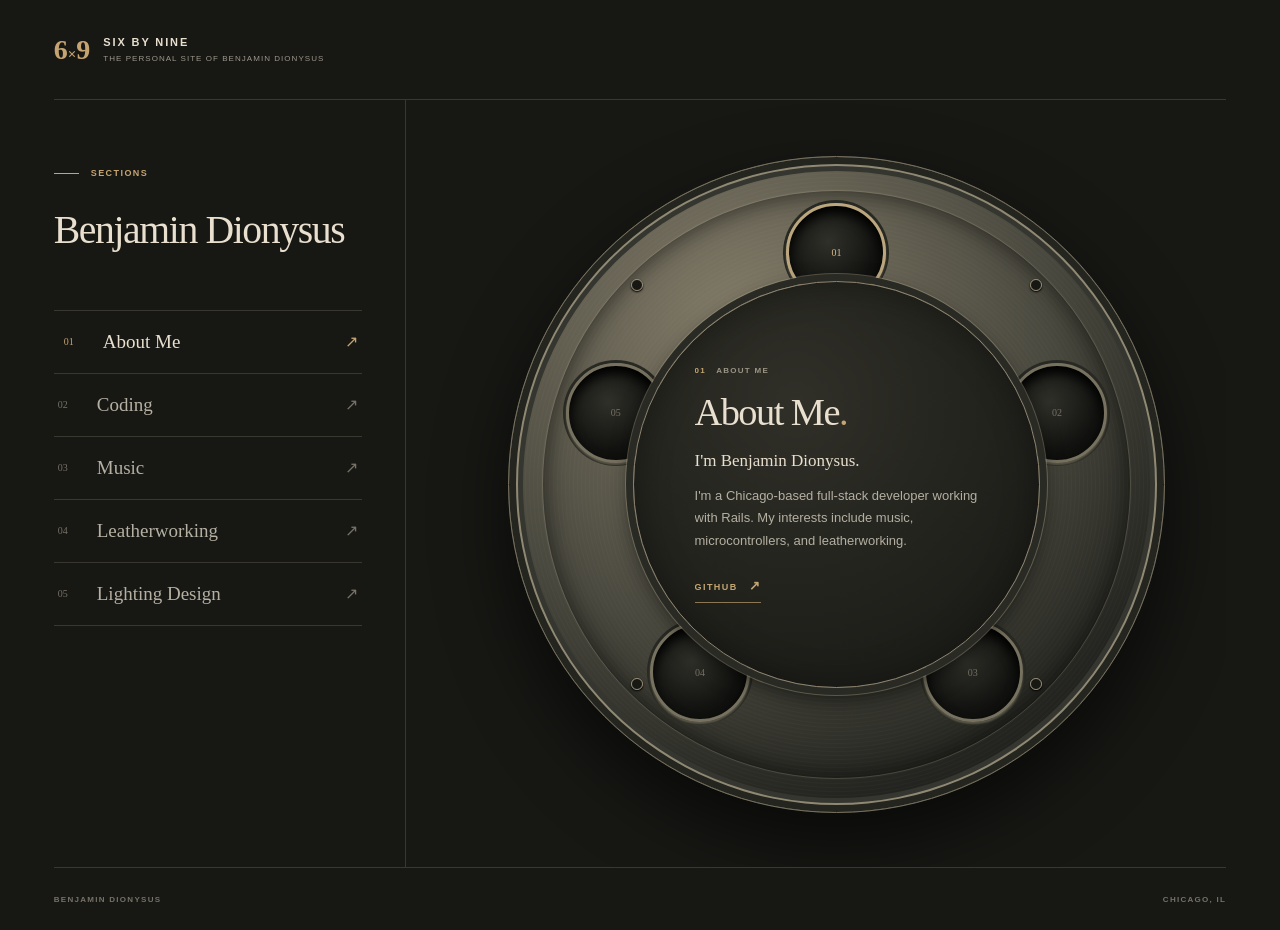
==== commit 76c469a8: "feat: add fifth section for lighting design and update layout; enhance description and adjust styles" ====
--- a/index.html
+++ b/index.html
@@ -4,7 +4,7 @@
   <meta charset="utf-8">
   <meta name="viewport" content="width=device-width, initial-scale=1">
   <meta name="theme-color" content="#171714">
-  <meta name="description" content="The many pursuits of Benjamin Dionysus: code, music, and leatherwork.">
+  <meta name="description" content="Benjamin Dionysus: coding, music, leatherworking, and lighting design.">
   <title>Benjamin Dionysus | Six by Nine</title>
   <link rel="stylesheet" href="styles.css">
   <script src="script.js" defer></script>
@@ -36,6 +36,9 @@
           <button type="button" class="nav-item" data-section="leatherworking" aria-pressed="false">
             <span class="nav-number">04</span><span class="nav-label">Leatherworking</span><span class="nav-arrow" aria-hidden="true">↗</span>
           </button>
+          <button type="button" class="nav-item" data-section="lighting" aria-pressed="false">
+            <span class="nav-number">05</span><span class="nav-label">Lighting Design</span><span class="nav-arrow" aria-hidden="true">↗</span>
+          </button>
         </nav>
       </aside>
 
@@ -47,6 +50,7 @@
               <button type="button" class="chamber chamber-2" data-section="coding" aria-label="Coding" aria-pressed="false"><span>02</span></button>
               <button type="button" class="chamber chamber-3" data-section="music" aria-label="Music" aria-pressed="false"><span>03</span></button>
               <button type="button" class="chamber chamber-4" data-section="leatherworking" aria-label="Leatherworking" aria-pressed="false"><span>04</span></button>
+              <button type="button" class="chamber chamber-5" data-section="lighting" aria-label="Lighting Design" aria-pressed="false"><span>05</span></button>
               <span class="bolt bolt-1" aria-hidden="true"></span><span class="bolt bolt-2" aria-hidden="true"></span>
               <span class="bolt bolt-3" aria-hidden="true"></span><span class="bolt bolt-4" aria-hidden="true"></span>
             </div>
@@ -85,6 +89,13 @@
                 <p>A gallery of my masks, including skulls, creatures, and other designs. Select a mask in the gallery to see a larger image.</p>
                 <a class="text-link" href="https://insanetechnology.com/~damien/sixbynine/masks/" target="_blank" rel="noopener noreferrer">MASK GALLERY <span aria-hidden="true">↗</span></a>
               </section>
+
+              <section class="content-panel" id="lighting" hidden>
+                <p class="panel-kicker"><span>05</span> &nbsp; LIGHTING DESIGN</p>
+                <h2>Lighting Design<span class="accent">.</span></h2>
+                <p>View my lighting design portfolio.</p>
+                <a class="text-link" href="https://portfolio.sixbynine.com" target="_blank" rel="noopener noreferrer">LIGHTING PORTFOLIO <span aria-hidden="true">↗</span></a>
+              </section>
             </div>
           </div>
         </div>
--- a/styles.css
+++ b/styles.css
@@ -70,12 +70,13 @@
 .chamber.is-active { border-color: #bba67e; color: #d7bc8c; }
 .chamber:hover { border-color: #d3bd93; color: #e8dfce; }
 .chamber-1 { left: 41.5%; top: 2%; }
-.chamber-2 { right: 2%; top: 41.5%; }
-.chamber-3 { left: 41.5%; bottom: 2%; }
-.chamber-4 { left: 2%; top: 41.5%; }
+.chamber-2 { left: 79.07%; top: 29.29%; }
+.chamber-3 { left: 64.72%; top: 73.46%; }
+.chamber-4 { left: 18.28%; top: 73.46%; }
+.chamber-5 { left: 3.93%; top: 29.29%; }
 .bolt { position: absolute; width: 2%; aspect-ratio: 1; border-radius: 50%; background: #171813; border: 1px solid #a69b83; box-shadow: 0 1px 2px #000; }
-.bolt-1 { top: 18%; left: 18%; } .bolt-2 { top: 18%; right: 18%; }
-.bolt-3 { bottom: 18%; right: 18%; } .bolt-4 { bottom: 18%; left: 18%; }
+.bolt-1 { top: 15%; left: 15%; } .bolt-2 { top: 15%; right: 15%; }
+.bolt-3 { bottom: 15%; right: 15%; } .bolt-4 { bottom: 15%; left: 15%; }
 .center {
   position: absolute; inset: 19%; display: grid; place-items: center;
   border: 1px solid #8e8470; border-radius: 50%;
@@ -83,10 +84,10 @@
   box-shadow: 0 0 0 7px #292a23, 0 0 0 8px #aaa08866, 0 8px 25px #000b, inset 0 0 35px #0005;
 }
 .center-content { width: 70%; max-height: 76%; overflow-y: auto; scrollbar-color: #8d795b transparent; scrollbar-width: thin; }
-.content-panel:not([hidden]) { animation: reveal-content .45s ease both; }
+.content-panel:not([hidden]) { animation: reveal-content .75s cubic-bezier(.22,.7,.2,1); }
 @keyframes reveal-content {
-  from { opacity: 0; transform: translateY(8px); }
-  to { opacity: 1; transform: translateY(0); }
+  from { opacity: 0; clip-path: inset(50% 0); filter: blur(6px); }
+  to { opacity: 1; clip-path: inset(0); filter: blur(0); }
 }
 .panel-kicker { color: #9a9587; margin-bottom: 17px; font-size: 8px; }
 .panel-kicker span { color: var(--brass); }
@@ -120,6 +121,7 @@
   .nav-item { min-height: 54px; grid-template-columns: 28px 1fr auto; }
   .nav-item:nth-child(odd) { border-right: 1px solid var(--line); padding-right: 14px; }
   .nav-item:nth-child(even) { padding-left: 14px; }
+  .nav-item:last-child:nth-child(odd) { grid-column: 1 / -1; border-right: 0; }
   .nav-label { font-size: 16px; }
   .stage { padding: 34px 0 30px; overflow: visible; }
   .barrel { width: min(100%, 500px); margin: 24px auto; }
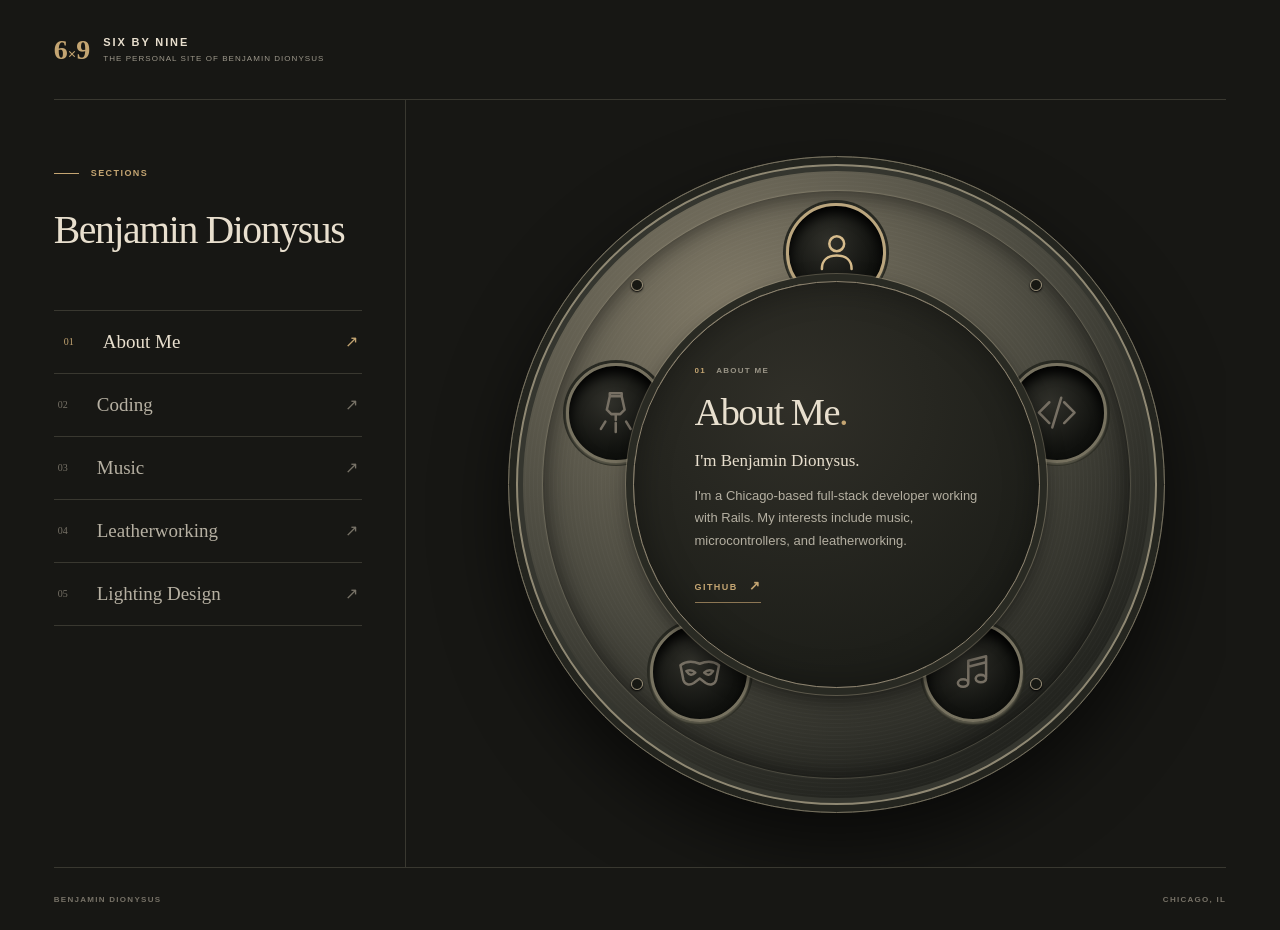
==== commit e2d59743: "feat: enhance chamber buttons with SVG icons and update interaction logic; add interaction tests" ====
--- a/index.html
+++ b/index.html
@@ -46,11 +46,21 @@
         <div class="barrel">
           <div class="cylinder">
             <div class="cylinder-inner">
-              <button type="button" class="chamber chamber-1 is-active" data-section="about" aria-label="About Me" aria-pressed="true"><span>01</span></button>
-              <button type="button" class="chamber chamber-2" data-section="coding" aria-label="Coding" aria-pressed="false"><span>02</span></button>
-              <button type="button" class="chamber chamber-3" data-section="music" aria-label="Music" aria-pressed="false"><span>03</span></button>
-              <button type="button" class="chamber chamber-4" data-section="leatherworking" aria-label="Leatherworking" aria-pressed="false"><span>04</span></button>
-              <button type="button" class="chamber chamber-5" data-section="lighting" aria-label="Lighting Design" aria-pressed="false"><span>05</span></button>
+              <button type="button" class="chamber chamber-1 is-active" data-section="about" aria-label="About Me" aria-pressed="true">
+                <svg class="chamber-icon" viewBox="0 0 32 32" aria-hidden="true"><circle cx="16" cy="10" r="5"/><path d="M6 27c0-6 4-9 10-9s10 3 10 9"/></svg>
+              </button>
+              <button type="button" class="chamber chamber-2" data-section="coding" aria-label="Coding" aria-pressed="false">
+                <svg class="chamber-icon" viewBox="0 0 32 32" aria-hidden="true"><path d="m11 9-7 7 7 7M21 9l7 7-7 7M19 6l-6 20"/></svg>
+              </button>
+              <button type="button" class="chamber chamber-3" data-section="music" aria-label="Music" aria-pressed="false">
+                <svg class="chamber-icon" viewBox="0 0 32 32" aria-hidden="true"><path d="M13 22V8l12-3v14M13 12l12-3"/><ellipse cx="9.5" cy="23" rx="3.5" ry="2.5"/><ellipse cx="21.5" cy="20" rx="3.5" ry="2.5"/></svg>
+              </button>
+              <button type="button" class="chamber chamber-4" data-section="leatherworking" aria-label="Leatherworking" aria-pressed="false">
+                <svg class="chamber-icon" viewBox="0 0 32 32" aria-hidden="true"><path d="M3 11c4-3 8-3 13-1 5-2 9-2 13 1l-2 10c-1 3-4 4-7 2l-4-3-4 3c-3 2-6 1-7-2L3 11Z"/><path d="M7 15c2-1 4-1 6 1-2 2-4 2-6-1ZM25 15c-2-1-4-1-6 1 2 2 4 2 6-1Z"/></svg>
+              </button>
+              <button type="button" class="chamber chamber-5" data-section="lighting" aria-label="Lighting Design" aria-pressed="false">
+                <svg class="chamber-icon" viewBox="0 0 32 32" aria-hidden="true"><path d="M12 5h8l2 9-3 3h-6l-3-3 2-9ZM12 5V3h8v2M16 17v4M9 22l-3 5M23 22l3 5M16 23v6"/></svg>
+              </button>
               <span class="bolt bolt-1" aria-hidden="true"></span><span class="bolt bolt-2" aria-hidden="true"></span>
               <span class="bolt bolt-3" aria-hidden="true"></span><span class="bolt bolt-4" aria-hidden="true"></span>
             </div>
--- a/styles.css
+++ b/styles.css
@@ -53,11 +53,14 @@
 .accent { color: var(--brass); }
 .barrel { position: relative; width: min(100%, 700px, 73vh); aspect-ratio: 1; margin: 24px auto; }
 .cylinder {
+  --rotation: 0deg;
+  --rotation-timing: 1.6s cubic-bezier(.22,.7,.2,1);
   position: absolute; inset: 0; border: 1px solid #77715f; border-radius: 50%;
   background: repeating-radial-gradient(circle, transparent 0 2px, #ffffff05 3px, transparent 4px),
     radial-gradient(circle at 35% 25%, #827b68, #4a493f 48%, #242520 75%, #11120f 100%);
   box-shadow: 0 30px 70px #0009, inset 0 0 0 7px #24251f, inset 0 0 0 9px #8f8873, inset 0 0 0 14px #35362f;
-  transition: transform .75s cubic-bezier(.22,.7,.2,1);
+  transform: rotate(var(--rotation));
+  transition: transform var(--rotation-timing);
 }
 .cylinder-inner { position: absolute; inset: 5%; border: 1px solid #c0b59b38; border-radius: 50%; box-shadow: inset 0 0 25px #0009; }
 .chamber {
@@ -69,6 +72,12 @@
 }
 .chamber.is-active { border-color: #bba67e; color: #d7bc8c; }
 .chamber:hover { border-color: #d3bd93; color: #e8dfce; }
+.chamber-icon {
+  width: 58%; height: 58%; fill: none; stroke: currentColor; stroke-width: 1.7;
+  stroke-linecap: round; stroke-linejoin: round; transform-origin: center;
+  transform: rotate(calc(-1 * var(--rotation)));
+  transition: transform var(--rotation-timing);
+}
 .chamber-1 { left: 41.5%; top: 2%; }
 .chamber-2 { left: 79.07%; top: 29.29%; }
 .chamber-3 { left: 64.72%; top: 73.46%; }
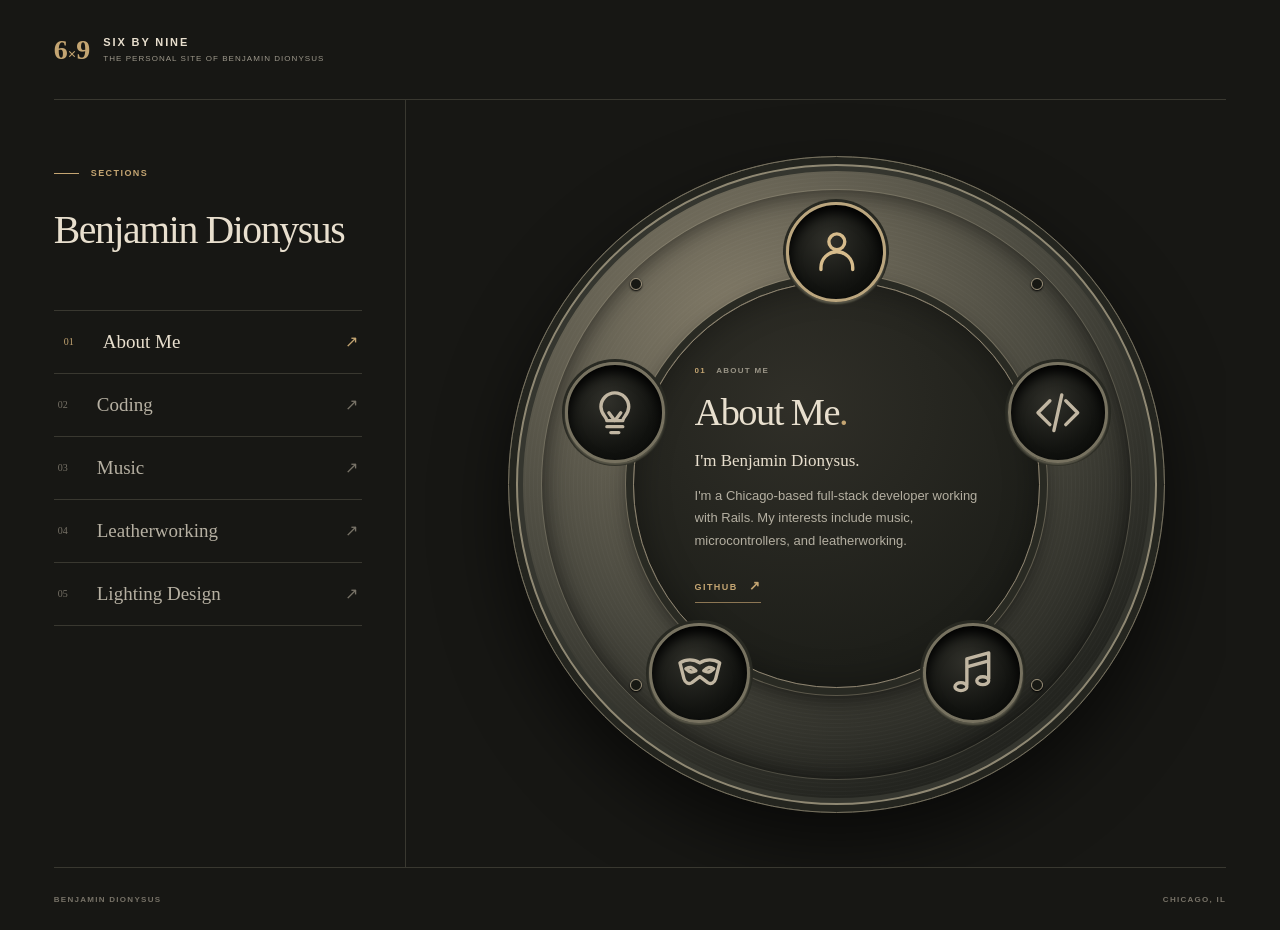
==== commit a34bcb18: "feat: update chamber SVG icons for improved visuals and enhance interaction logic; add rotation hand" ====
--- a/index.html
+++ b/index.html
@@ -6,8 +6,8 @@
   <meta name="theme-color" content="#171714">
   <meta name="description" content="Benjamin Dionysus: coding, music, leatherworking, and lighting design.">
   <title>Benjamin Dionysus | Six by Nine</title>
-  <link rel="stylesheet" href="styles.css">
-  <script src="script.js" defer></script>
+  <link rel="stylesheet" href="styles.css?v=chambers-2">
+  <script src="script.js?v=chambers-2" defer></script>
 </head>
 <body>
   <div class="page-shell">
@@ -47,19 +47,19 @@
           <div class="cylinder">
             <div class="cylinder-inner">
               <button type="button" class="chamber chamber-1 is-active" data-section="about" aria-label="About Me" aria-pressed="true">
-                <svg class="chamber-icon" viewBox="0 0 32 32" aria-hidden="true"><circle cx="16" cy="10" r="5"/><path d="M6 27c0-6 4-9 10-9s10 3 10 9"/></svg>
+                <svg class="chamber-icon" viewBox="0 0 24 24" fill="none" stroke="currentColor" aria-hidden="true"><circle cx="12" cy="7" r="4"/><path d="M4 21v-1a8 8 0 0 1 16 0v1"/></svg>
               </button>
               <button type="button" class="chamber chamber-2" data-section="coding" aria-label="Coding" aria-pressed="false">
-                <svg class="chamber-icon" viewBox="0 0 32 32" aria-hidden="true"><path d="m11 9-7 7 7 7M21 9l7 7-7 7M19 6l-6 20"/></svg>
+                <svg class="chamber-icon" viewBox="0 0 24 24" fill="none" stroke="currentColor" aria-hidden="true"><path d="m8 6-6 6 6 6M16 6l6 6-6 6M14 3l-4 18"/></svg>
               </button>
               <button type="button" class="chamber chamber-3" data-section="music" aria-label="Music" aria-pressed="false">
-                <svg class="chamber-icon" viewBox="0 0 32 32" aria-hidden="true"><path d="M13 22V8l12-3v14M13 12l12-3"/><ellipse cx="9.5" cy="23" rx="3.5" ry="2.5"/><ellipse cx="21.5" cy="20" rx="3.5" ry="2.5"/></svg>
+                <svg class="chamber-icon" viewBox="0 0 24 24" fill="none" stroke="currentColor" aria-hidden="true"><path d="M9 18V5l11-3v13M9 9l11-3"/><ellipse cx="6" cy="19" rx="3" ry="2"/><ellipse cx="17" cy="16" rx="3" ry="2"/></svg>
               </button>
               <button type="button" class="chamber chamber-4" data-section="leatherworking" aria-label="Leatherworking" aria-pressed="false">
-                <svg class="chamber-icon" viewBox="0 0 32 32" aria-hidden="true"><path d="M3 11c4-3 8-3 13-1 5-2 9-2 13 1l-2 10c-1 3-4 4-7 2l-4-3-4 3c-3 2-6 1-7-2L3 11Z"/><path d="M7 15c2-1 4-1 6 1-2 2-4 2-6-1ZM25 15c-2-1-4-1-6 1 2 2 4 2 6-1Z"/></svg>
+                <svg class="chamber-icon" viewBox="0 0 24 24" fill="none" stroke="currentColor" aria-hidden="true"><path d="M2 7c3-2 7-2 10 0 3-2 7-2 10 0l-2 8c-.5 2-2.5 3-4 2l-4-3-4 3c-1.5 1-3.5 0-4-2L2 7Z"/><path d="M5 10c2-1 3-1 5 1-2 1-3 1-5-1ZM19 10c-2-1-3-1-5 1 2 1 3 1 5-1Z"/></svg>
               </button>
               <button type="button" class="chamber chamber-5" data-section="lighting" aria-label="Lighting Design" aria-pressed="false">
-                <svg class="chamber-icon" viewBox="0 0 32 32" aria-hidden="true"><path d="M12 5h8l2 9-3 3h-6l-3-3 2-9ZM12 5V3h8v2M16 17v4M9 22l-3 5M23 22l3 5M16 23v6"/></svg>
+                <svg class="chamber-icon" viewBox="0 0 24 24" fill="none" stroke="currentColor" aria-hidden="true"><path d="M8 16c0-2-3-3-3-7a7 7 0 0 1 14 0c0 4-3 5-3 7H8ZM8 19h8M10 22h4M9 12l3 4 3-4"/></svg>
               </button>
               <span class="bolt bolt-1" aria-hidden="true"></span><span class="bolt bolt-2" aria-hidden="true"></span>
               <span class="bolt bolt-3" aria-hidden="true"></span><span class="bolt bolt-4" aria-hidden="true"></span>
--- a/styles.css
+++ b/styles.css
@@ -52,20 +52,24 @@
 .stage { position: relative; display: flex; align-items: center; justify-content: center; min-width: 0; padding: 32px 0 30px 5%; overflow: hidden; }
 .accent { color: var(--brass); }
 .barrel { position: relative; width: min(100%, 700px, 73vh); aspect-ratio: 1; margin: 24px auto; }
-.cylinder {
-  --rotation: 0deg;
-  --rotation-timing: 1.6s cubic-bezier(.22,.7,.2,1);
+.barrel::before {
+  content: "";
   position: absolute; inset: 0; border: 1px solid #77715f; border-radius: 50%;
   background: repeating-radial-gradient(circle, transparent 0 2px, #ffffff05 3px, transparent 4px),
     radial-gradient(circle at 35% 25%, #827b68, #4a493f 48%, #242520 75%, #11120f 100%);
   box-shadow: 0 30px 70px #0009, inset 0 0 0 7px #24251f, inset 0 0 0 9px #8f8873, inset 0 0 0 14px #35362f;
+}
+.cylinder {
+  --rotation: 0deg;
+  --rotation-timing: 1.6s cubic-bezier(.22,.7,.2,1);
+  position: absolute; inset: 0; z-index: 1; pointer-events: none;
   transform: rotate(var(--rotation));
   transition: transform var(--rotation-timing);
 }
 .cylinder-inner { position: absolute; inset: 5%; border: 1px solid #c0b59b38; border-radius: 50%; box-shadow: inset 0 0 25px #0009; }
 .chamber {
   position: absolute; display: grid; place-items: center; width: 17%; aspect-ratio: 1; border-radius: 50%;
-  border: 3px solid #777260; color: #777064; font: 10px Georgia, serif; cursor: pointer;
+  border: 3px solid #777260; color: #c1b6a2; font: 10px Georgia, serif; cursor: pointer; pointer-events: auto;
   background: radial-gradient(circle at 42% 38%, #30302a 0, #121310 60%, #070806 100%);
   box-shadow: 0 2px 2px #c4b99b55, inset 0 7px 12px #000, 0 0 0 3px #282922;
   transition: border-color .3s, color .3s;
@@ -135,7 +139,7 @@
   .stage { padding: 34px 0 30px; overflow: visible; }
   .barrel { width: min(100%, 500px); margin: 24px auto; }
   .center { inset: 15%; }
-  .center-content { width: 76%; max-height: 83%; }
+  .center-content { width: 65%; max-height: 60%; }
   h2 { font-size: clamp(23px, 6vw, 32px); margin-bottom: 10px; }
   .panel-kicker { margin-bottom: 10px; }
   .content-panel p:not(.panel-kicker) { font-size: 11px; line-height: 1.5; margin-bottom: 8px; }
@@ -147,7 +151,7 @@
 @media (max-width: 380px) {
   .barrel { width: 100%; }
   .center { inset: 12%; }
-  .center-content { width: 78%; max-height: 84%; }
+  .center-content { width: 60%; max-height: 50%; }
 }
 @media (prefers-reduced-motion: reduce) {
   *, *::before, *::after { scroll-behavior: auto !important; transition-duration: .01ms !important; animation-duration: .01ms !important; }
